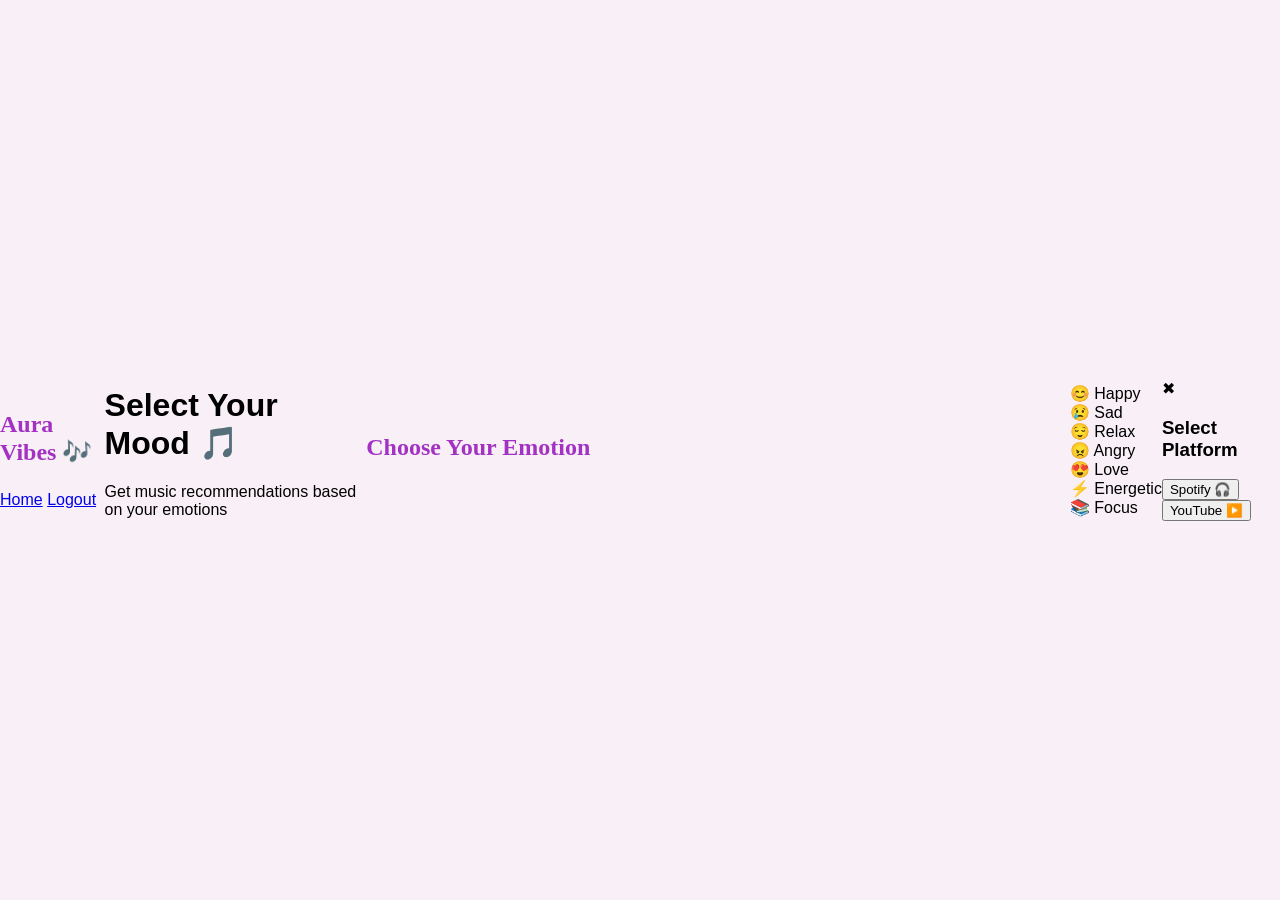
==== index.html @ e5c56ca1 "Rename index-home.html to index.html" ====
<!DOCTYPE html>
<html lang="en">
<head>
<meta charset="UTF-8">
<meta name="viewport" content="width=device-width, initial-scale=1.0">
<title>Aura Vibes</title>

<link rel="stylesheet" href="style.css">

</head>

<body>


<!-- NAVBAR -->

<div class="navbar">

<div class="nav-left"></div>

<h2 class="logo">Aura Vibes 🎶</h2>

<div class="nav-right">
<a href="home.html">Home</a>
<a href="login.html">Logout</a>
</div>

</div>



<!-- HERO SECTION -->

<div class="hero-layout">





<!-- CENTER CONTENT -->

<div class="hero-center">

<h1>Select Your Mood 🎵</h1>

<p class="subtitle">
Get music recommendations based on your emotions
</p>


<div class="equalizer">
<span></span>
<span></span>
<span></span>
<span></span>
<span></span>
</div>

</div>





</div>




<!-- EMOTION SECTION -->

<div class="container">

<h2>Choose Your Emotion</h2>


<div class="cards">
<div class="card happy" onclick="openPlayer('happy')">😊 Happy</div>

<div class="card sad" onclick="openPlayer('sad')">😢 Sad</div>

<div class="card relax" onclick="openPlayer('relax')">😌 Relax</div>

<div class="card angry" onclick="openPlayer('angry')">😠 Angry</div>

<div class="card love" onclick="openPlayer('love')">😍 Love</div>

<div class="card energetic" onclick="openPlayer('energetic')">⚡ Energetic</div>

<div class="card focus" onclick="openPlayer('focus')">📚 Focus</div>
</div>

</div>
<div id="musicModal" class="music-modal">

<div class="modal-box">

<span class="close-btn" onclick="closePlayer()">✖</span>

<h3>Select Platform</h3>

<button onclick="playSpotify()">Spotify 🎧</button>
<button onclick="playYouTube()">YouTube ▶️</button>

<div id="playerFrame"></div>

</div>

</div>


<script src="script.js"></script>

</body>
</html>
---- style.css ----
body {
    margin: 0;
    padding: 0;
    font-family: 'Segoe UI', Tahoma, Geneva, Verdana, sans-serif;
    background: #f8f0f6; /* Light background as per image */
    display: flex;
    justify-content: center;
    align-items: center;
    height: 100vh;
    overflow: hidden;
}

.container {
    display: flex;
    width: 90%;
    max-width: 1100px;
    align-items: center;
    justify-content: space-between;
}

.brand-section {
    flex: 1;
    display: flex;
    justify-content: center;
}

.main-logo {
    max-width: 400px;
}

.form-card {
    background: #e1ccf2; /* Light purple tint */
    padding: 40px;
    border-radius: 20px;
    box-shadow: 0 10px 30px rgba(0,0,0,0.1);
    width: 380px;
    text-align: center;
    position: relative;
}

h2 {
    color: #a332c3;
    font-family: serif;
    margin-bottom: 25px;
}

input {
    width: 100%;
    padding: 12px;
    margin: 10px 0;
    border: 1px solid #ccc;
    border-radius: 8px;
    background: rgba(255, 255, 255, 0.5);
    box-sizing: border-box;
}

.btn-gradient {
    background: linear-gradient(to right, #8e2de2, #f000ff);
    color: white;
    border: none;
    padding: 12px 30px;
    border-radius: 25px;
    cursor: pointer;
    font-size: 16px;
    margin-top: 15px;
}

.switch-text {
    font-size: 14px;
    margin: 20px 0;
}

.switch-text a {
    color: #4a00e0;
    text-decoration: none;
    font-weight: bold;
}

.social-btn {
    width: 100%;
    padding: 10px;
    margin: 8px 0;
    border-radius: 25px;
    border: 1px solid #ddd;
    display: flex;
    align-items: center;
    justify-content: center;
    cursor: pointer;
    font-weight: 500;
}

.google { background: white; color: #555; }
.google img { width: 18px; margin-right: 10px; }

.facebook { background: #1877f2; color: white; border: none; }
.facebook i { margin-right: 10px; }

.footer-logo {
    margin-top: 30px;
    font-size: 12px;
    opacity: 0.7;
    display: flex;
    align-items: center;
    justify-content: center;
}

.footer-logo img { width: 20px; margin-right: 5px; }

.theme-toggle {
    position: absolute;
    top: 15px;
    right: -50px; /* Adjust based on container */
}
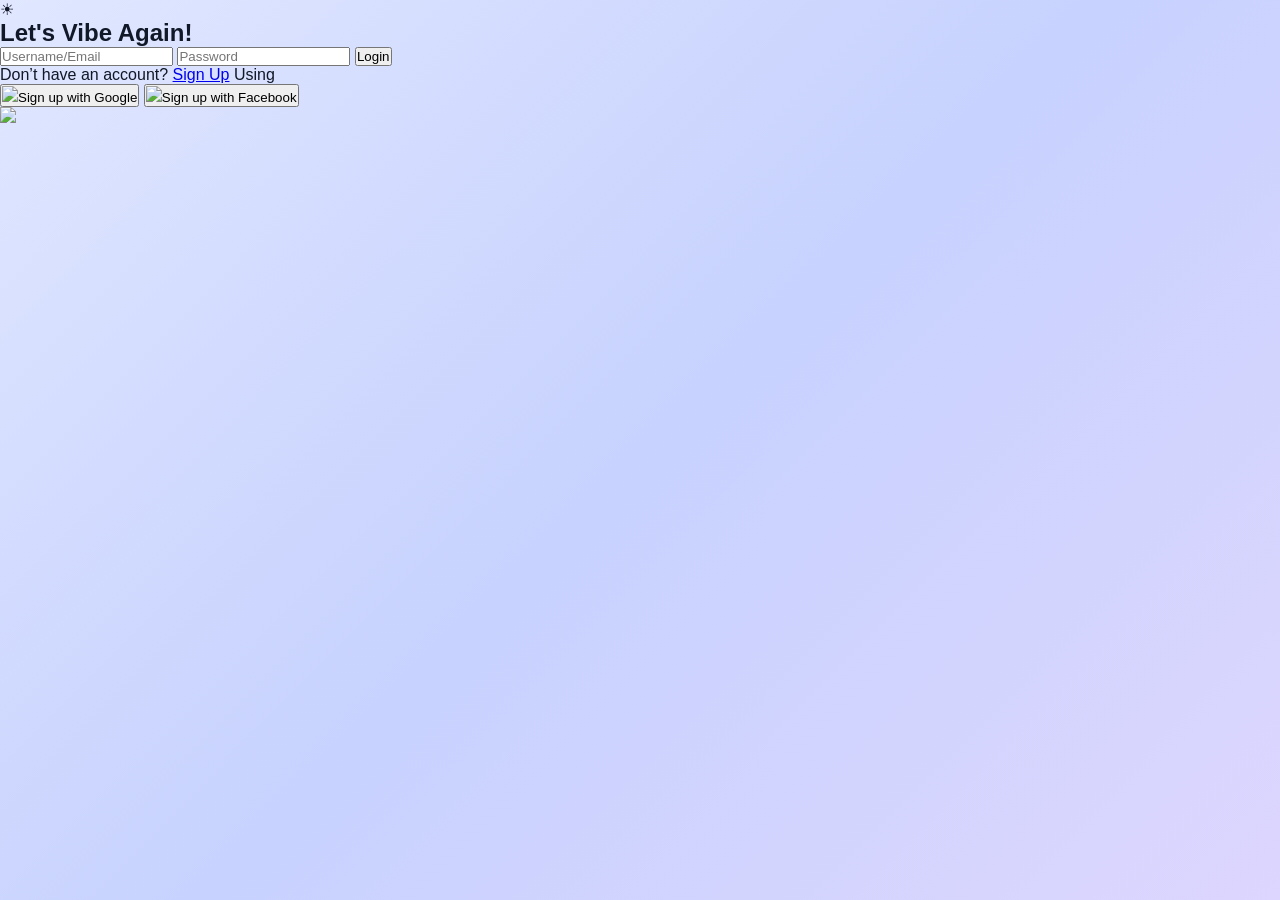
==== commit e2fd9629: "Add files via upload" ====
--- a/index.html
+++ b/index.html
@@ -1,115 +1,43 @@
-<!DOCTYPE html>
-<html lang="en">
-<head>
-<meta charset="UTF-8">
-<meta name="viewport" content="width=device-width, initial-scale=1.0">
-<title>Aura Vibes</title>
-
-<link rel="stylesheet" href="style.css">
-
-</head>
-
-<body>
-
-
-<!-- NAVBAR -->
-
-<div class="navbar">
-
-<div class="nav-left"></div>
-
-<h2 class="logo">Aura Vibes 🎶</h2>
-
-<div class="nav-right">
-<a href="home.html">Home</a>
-<a href="login.html">Logout</a>
-</div>
-
-</div>
-
-
-
-<!-- HERO SECTION -->
-
-<div class="hero-layout">
-
-
-
-
-
-<!-- CENTER CONTENT -->
-
-<div class="hero-center">
-
-<h1>Select Your Mood 🎵</h1>
-
-<p class="subtitle">
-Get music recommendations based on your emotions
-</p>
-
-
-<div class="equalizer">
-<span></span>
-<span></span>
-<span></span>
-<span></span>
-<span></span>
-</div>
-
-</div>
-
-
-
-
-
-</div>
-
-
-
-
-<!-- EMOTION SECTION -->
-
-<div class="container">
-
-<h2>Choose Your Emotion</h2>
-
-
-<div class="cards">
-<div class="card happy" onclick="openPlayer('happy')">😊 Happy</div>
-
-<div class="card sad" onclick="openPlayer('sad')">😢 Sad</div>
-
-<div class="card relax" onclick="openPlayer('relax')">😌 Relax</div>
-
-<div class="card angry" onclick="openPlayer('angry')">😠 Angry</div>
-
-<div class="card love" onclick="openPlayer('love')">😍 Love</div>
-
-<div class="card energetic" onclick="openPlayer('energetic')">⚡ Energetic</div>
-
-<div class="card focus" onclick="openPlayer('focus')">📚 Focus</div>
-</div>
-
-</div>
-<div id="musicModal" class="music-modal">
-
-<div class="modal-box">
-
-<span class="close-btn" onclick="closePlayer()">✖</span>
-
-<h3>Select Platform</h3>
-
-<button onclick="playSpotify()">Spotify 🎧</button>
-<button onclick="playYouTube()">YouTube ▶️</button>
-
-<div id="playerFrame"></div>
-
-</div>
-
-</div>
-
-
-<script src="script.js"></script>
-
-</body>
-</html>
+<!DOCTYPE html>
+<html lang="en">
+<head>
+    <meta charset="UTF-8">
+    <meta name="viewport" content="width=device-width, initial-scale=1.0">
+    <title>AuraVibe | Login</title>
+    <link rel="stylesheet" href="style.css">
+    <link rel="icon" href="Images/Logo.png">
+</head>
+
+<body>
+
+    <!-- Background container -->
+    <div class="background"></div>
+
+    <!--Mode Button-->
+   <div class="toggle" id="themeToggle">
+  <div class="circle">
+    <span id="toggleIcon"class="sun">☀</span>
+  </div>
+</div>
+<div class="login-card">
+  <h2 class="gradient-text">Let's Vibe Again!</h2>
+
+  <input type="text" placeholder="Username/Email">
+  <input type="password"  placeholder="Password">
+
+  <button class="login">Login</button>
+
+<p class="Signup">Don’t have an account? <a href="#">Sign Up</a> Using
+</p>
+<div class="social-login">
+  <button class="google-btn"><img src="Images/Google Icon.png" class="icon1">Sign up with Google</button>
+  <button class="facebook-btn"> <img src="Images/Facebook Logo.png" class="icon2">Sign up with Facebook</button>
+</div>
+<img src="Images/AV-removebg-preview.png" class="bottom-logo">
+</div>
+
+    
+
+<script src="login.js"></script>
+</body>
+</html>
--- a/style.css
+++ b/style.css
@@ -1,113 +1,366 @@
-body {
-    margin: 0;
-    padding: 0;
-    font-family: 'Segoe UI', Tahoma, Geneva, Verdana, sans-serif;
-    background: #f8f0f6; /* Light background as per image */
-    display: flex;
-    justify-content: center;
-    align-items: center;
-    height: 100vh;
-    overflow: hidden;
-}
-
-.container {
-    display: flex;
-    width: 90%;
-    max-width: 1100px;
-    align-items: center;
-    justify-content: space-between;
-}
-
-.brand-section {
-    flex: 1;
-    display: flex;
-    justify-content: center;
-}
-
-.main-logo {
-    max-width: 400px;
-}
-
-.form-card {
-    background: #e1ccf2; /* Light purple tint */
-    padding: 40px;
-    border-radius: 20px;
-    box-shadow: 0 10px 30px rgba(0,0,0,0.1);
-    width: 380px;
-    text-align: center;
-    position: relative;
-}
-
-h2 {
-    color: #a332c3;
-    font-family: serif;
-    margin-bottom: 25px;
-}
-
-input {
-    width: 100%;
-    padding: 12px;
-    margin: 10px 0;
-    border: 1px solid #ccc;
-    border-radius: 8px;
-    background: rgba(255, 255, 255, 0.5);
-    box-sizing: border-box;
-}
-
-.btn-gradient {
-    background: linear-gradient(to right, #8e2de2, #f000ff);
-    color: white;
-    border: none;
-    padding: 12px 30px;
-    border-radius: 25px;
-    cursor: pointer;
-    font-size: 16px;
-    margin-top: 15px;
-}
-
-.switch-text {
-    font-size: 14px;
-    margin: 20px 0;
-}
-
-.switch-text a {
-    color: #4a00e0;
-    text-decoration: none;
-    font-weight: bold;
-}
-
-.social-btn {
-    width: 100%;
-    padding: 10px;
-    margin: 8px 0;
-    border-radius: 25px;
-    border: 1px solid #ddd;
-    display: flex;
-    align-items: center;
-    justify-content: center;
-    cursor: pointer;
-    font-weight: 500;
-}
-
-.google { background: white; color: #555; }
-.google img { width: 18px; margin-right: 10px; }
-
-.facebook { background: #1877f2; color: white; border: none; }
-.facebook i { margin-right: 10px; }
-
-.footer-logo {
-    margin-top: 30px;
-    font-size: 12px;
-    opacity: 0.7;
-    display: flex;
-    align-items: center;
-    justify-content: center;
-}
-
-.footer-logo img { width: 20px; margin-right: 5px; }
-
-.theme-toggle {
-    position: absolute;
-    top: 15px;
-    right: -50px; /* Adjust based on container */
+/* RESET */
+
+*{
+margin:0;
+padding:0;
+box-sizing:border-box;
+font-family:Arial, sans-serif;
+}
+
+
+/* NAVBAR */
+
+.navbar{
+background:#111827;
+padding:40px 50px;
+display:flex;
+align-items:center;
+justify-content:space-between;
+position:relative;
+}
+
+/* CENTER LOGO */
+
+.logo{
+position:absolute;
+left:50%;
+transform:translateX(-50%);
+color:white;
+font-size:50px;
+font-weight:bold;
+
+text-shadow:
+0 0 8px #a78bfa,
+0 0 20px #6dd5ed;
+}
+
+
+
+/* NAV BUTTONS (OUTLINE STYLE) */
+
+.navbar a{
+color:white;
+text-decoration:none;
+margin-left:15px;
+font-size:16px;
+padding:8px 18px;
+border:2px solid #a78bfa;
+border-radius:25px;
+transition:0.3s ease;
+}
+
+.navbar a:hover{
+background:#a78bfa;
+color:white;
+box-shadow:0 0 10px #a78bfa, 0 0 25px #a78bfa;
+}
+
+
+/* HERO SECTION (AURA GRADIENT) */
+.hero{
+height:45vh;
+display:flex;
+justify-content:center;
+align-items:center;
+text-align:center;
+flex-direction:column;
+
+background:linear-gradient(120deg,#5f72bd,#9b23ea,#00c6ff);
+background-size:300% 300%;
+animation:auraMove 10s ease infinite;
+
+color:white;
+position:relative;
+overflow:hidden;
+}
+.hero h1{
+font-size:48px;
+font-weight:bold;
+letter-spacing:1px;
+
+text-shadow:
+0 0 8px #ffffff,
+0 0 18px #c084fc,
+0 0 35px #60a5fa;
+
+animation:floatText 3s ease-in-out infinite;
+}
+
+@keyframes floatText{
+0%{transform:translateY(0);}
+50%{transform:translateY(-6px);}
+100%{transform:translateY(0);}
+}
+
+/* moving gradient animation */
+
+@keyframes auraMove{
+0%{background-position:0% 50%;}
+50%{background-position:100% 50%;}
+100%{background-position:0% 50%;}
+}
+/* MAIN SECTION */
+
+.container{
+padding:40px;
+text-align:center;
+}
+
+
+/* EMOTION CARDS GRID */
+
+.cards{
+display:flex;
+flex-wrap:wrap;
+justify-content:center;
+gap:20px;
+margin-top:30px;
+}
+.card:hover{
+transform:scale(1.12);
+background:linear-gradient(135deg,#a5b4fc,#c4b5fd);
+
+box-shadow:
+0 8px 25px rgba(99,102,241,0.35);
+}
+
+
+/* CARD STYLE */
+
+.card{
+width:180px;
+padding:25px;
+border-radius:18px;
+
+background:linear-gradient(135deg,#334155,#6366f1);
+color:white;
+
+font-size:20px;
+font-weight:bold;
+
+cursor:pointer;
+transition:0.3s;
+
+box-shadow:0 6px 20px rgba(0,0,0,0.4);
+}
+
+.card:hover{
+transform:scale(1.12);
+
+background:linear-gradient(135deg,#6366f1,#a78bfa);
+
+box-shadow:
+0 0 15px #6366f1,
+0 0 35px #a78bfa;
+}
+
+/* DIFFERENT COLORS FOR EACH EMOTION */
+.happy {background:linear-gradient(135deg,#6366f1,#8b5cf6);}
+.sad {background:linear-gradient(135deg,#475569,#64748b);}
+.relax {background:linear-gradient(135deg,#0ea5e9,#38bdf8);}
+.angry {background:linear-gradient(135deg,#7c3aed,#a78bfa);}
+.love {background:linear-gradient(135deg,#db2777,#f472b6);}
+.energetic {background:linear-gradient(135deg,#2563eb,#60a5fa);}
+.focus {background:linear-gradient(135deg,#4c1d95,#7c3aed);}
+body{
+background:linear-gradient(135deg,#eef2ff,#e0e7ff,#f5f3ff);
+min-height:100vh;
+}
+.hero p{
+margin-top:10px;
+font-size:20px;
+opacity:0.95;
+
+background:rgba(255,255,255,0.15);
+padding:8px 18px;
+border-radius:20px;
+backdrop-filter:blur(6px);
+
+animation:fadeGlow 2.5s ease-in-out infinite alternate;
+}
+
+@keyframes fadeGlow{
+from{opacity:0.7;}
+to{opacity:1;}
+}
+.hero::after{
+content:"✨";
+position:absolute;
+font-size:120px;
+opacity:0.08;
+animation:pulseSpark 4s infinite ease-in-out;
+}
+
+@keyframes pulseSpark{
+0%{transform:scale(1);}
+50%{transform:scale(1.4);}
+100%{transform:scale(1);}
+}
+.container h2{
+font-size:32px;
+color:white;
+
+text-shadow:
+0 0 8px #a78bfa,
+0 0 18px #60a5fa;
+}
+body{
+background:linear-gradient(135deg,#e0e7ff,#c7d2fe,#ddd6fe);
+color:#111827;
+}
+.container{
+background:transparent;
+}
+.equalizer span{
+display:inline-block;
+width:6px;
+height:20px;
+margin:3px;
+background:#1e40af;
+border-radius:3px;
+animation:beat 1s infinite ease-in-out;
+}
+
+.equalizer span:nth-child(2){animation-delay:0.2s;}
+.equalizer span:nth-child(3){animation-delay:0.4s;}
+.equalizer span:nth-child(4){animation-delay:0.6s;}
+.equalizer span:nth-child(5){animation-delay:0.8s;}
+
+@keyframes beat{
+0%,100%{height:20px;}
+50%{height:45px;}
+}
+
+
+
+/* FLOATING EFFECT */
+
+@keyframes floatPanel{
+0%{transform:translateY(0);}
+50%{transform:translateY(-8px);}
+100%{transform:translateY(0);}
+}
+.hero-layout{
+display:flex;
+flex-direction:column;
+align-items:center;
+justify-content:center;
+text-align:center;
+
+padding:60px 20px;
+width:100%;
+}
+.hero-center h1{
+font-size:48px;
+font-weight:bold;
+color:#1e3a8a;
+text-align:center;
+width:100%;
+
+text-shadow:
+0 0 6px #93c5fd,
+0 0 12px #60a5fa,
+0 0 22px #2563eb;
+
+animation:titleGlow 2.5s ease-in-out infinite alternate;
+}
+
+@keyframes titleGlow{
+from{
+text-shadow:
+0 0 6px #93c5fd,
+0 0 12px #60a5fa;
+}
+to{
+text-shadow:
+0 0 12px #2563eb,
+0 0 24px #1d4ed8;
+}
+}
+.subtitle{
+margin-top:10px;
+font-size:18px;
+color:#1e40af;
+
+text-shadow:
+0 0 4px #93c5fd,
+0 0 10px #60a5fa;
+}
+.equalizer{
+display:flex;
+justify-content:center;
+align-items:flex-end;
+gap:6px;
+margin-top:15px;
+}
+.music-modal{
+display:none;
+position:fixed;
+top:0;
+left:0;
+width:100%;
+height:100%;
+
+background:rgba(0,0,0,0.45);
+backdrop-filter:blur(6px);
+
+justify-content:center;
+align-items:center;
+
+z-index:9999;
+}
+.container{
+position:relative;
+z-index:2;
+}
+.modal-box{
+background:white;
+padding:25px;
+border-radius:18px;
+text-align:center;
+width:420px;
+
+box-shadow:0 10px 40px rgba(0,0,0,0.3);
+}
+
+.modal-box button{
+margin:10px;
+padding:10px 22px;
+border:none;
+border-radius:10px;
+background:#4f46e5;
+color:white;
+cursor:pointer;
+}
+
+.close-btn{
+position:absolute;
+top:12px;
+right:18px;
+
+font-size:20px;
+font-weight:bold;
+cursor:pointer;
+color:#1e3a8a;
+
+transition:0.2s;
+}
+
+.close-btn:hover{
+color:#2563eb;
+transform:scale(1.2);
+}
+.cards{
+position:relative;
+z-index:10;
+}
+
+.card{
+position:relative;
+z-index:11;
+cursor:pointer;
+}
+.hero-layout{
+position:relative;
+z-index:1;
 }
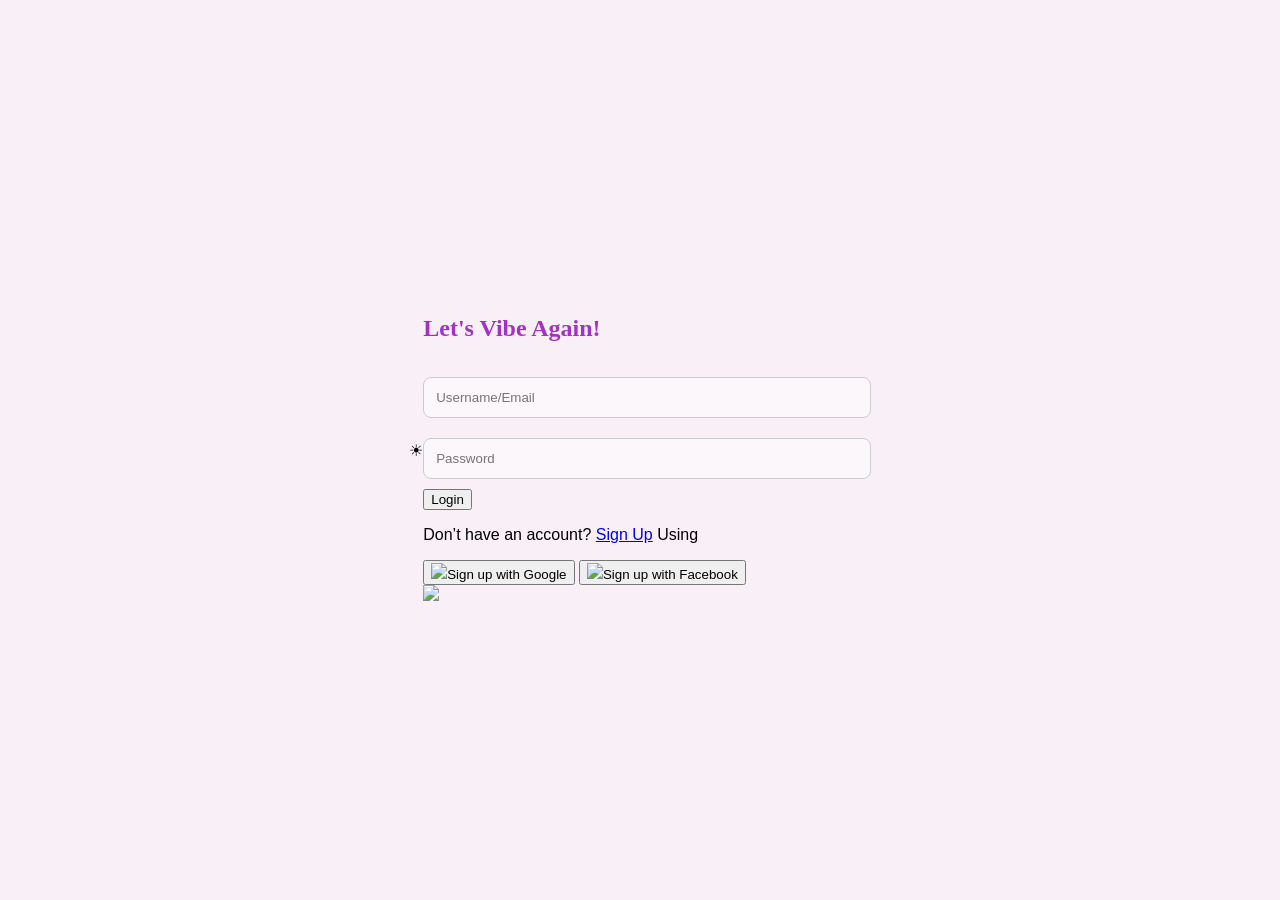
==== commit 3ffecbc7: "Change stylesheet link from style.css to login.css" ====
--- a/index.html
+++ b/index.html
@@ -4,7 +4,7 @@
     <meta charset="UTF-8">
     <meta name="viewport" content="width=device-width, initial-scale=1.0">
     <title>AuraVibe | Login</title>
-    <link rel="stylesheet" href="style.css">
+    <link rel="stylesheet" href="login.css">
     <link rel="icon" href="Images/Logo.png">
 </head>
 
--- a/login.css
+++ b/login.css
@@ -0,0 +1,113 @@
+body {
+    margin: 0;
+    padding: 0;
+    font-family: 'Segoe UI', Tahoma, Geneva, Verdana, sans-serif;
+    background: #f8f0f6; /* Light background as per image */
+    display: flex;
+    justify-content: center;
+    align-items: center;
+    height: 100vh;
+    overflow: hidden;
+}
+
+.container {
+    display: flex;
+    width: 90%;
+    max-width: 1100px;
+    align-items: center;
+    justify-content: space-between;
+}
+
+.brand-section {
+    flex: 1;
+    display: flex;
+    justify-content: center;
+}
+
+.main-logo {
+    max-width: 400px;
+}
+
+.form-card {
+    background: #e1ccf2; /* Light purple tint */
+    padding: 40px;
+    border-radius: 20px;
+    box-shadow: 0 10px 30px rgba(0,0,0,0.1);
+    width: 380px;
+    text-align: center;
+    position: relative;
+}
+
+h2 {
+    color: #a332c3;
+    font-family: serif;
+    margin-bottom: 25px;
+}
+
+input {
+    width: 100%;
+    padding: 12px;
+    margin: 10px 0;
+    border: 1px solid #ccc;
+    border-radius: 8px;
+    background: rgba(255, 255, 255, 0.5);
+    box-sizing: border-box;
+}
+
+.btn-gradient {
+    background: linear-gradient(to right, #8e2de2, #f000ff);
+    color: white;
+    border: none;
+    padding: 12px 30px;
+    border-radius: 25px;
+    cursor: pointer;
+    font-size: 16px;
+    margin-top: 15px;
+}
+
+.switch-text {
+    font-size: 14px;
+    margin: 20px 0;
+}
+
+.switch-text a {
+    color: #4a00e0;
+    text-decoration: none;
+    font-weight: bold;
+}
+
+.social-btn {
+    width: 100%;
+    padding: 10px;
+    margin: 8px 0;
+    border-radius: 25px;
+    border: 1px solid #ddd;
+    display: flex;
+    align-items: center;
+    justify-content: center;
+    cursor: pointer;
+    font-weight: 500;
+}
+
+.google { background: white; color: #555; }
+.google img { width: 18px; margin-right: 10px; }
+
+.facebook { background: #1877f2; color: white; border: none; }
+.facebook i { margin-right: 10px; }
+
+.footer-logo {
+    margin-top: 30px;
+    font-size: 12px;
+    opacity: 0.7;
+    display: flex;
+    align-items: center;
+    justify-content: center;
+}
+
+.footer-logo img { width: 20px; margin-right: 5px; }
+
+.theme-toggle {
+    position: absolute;
+    top: 15px;
+    right: -50px; /* Adjust based on container */
+}
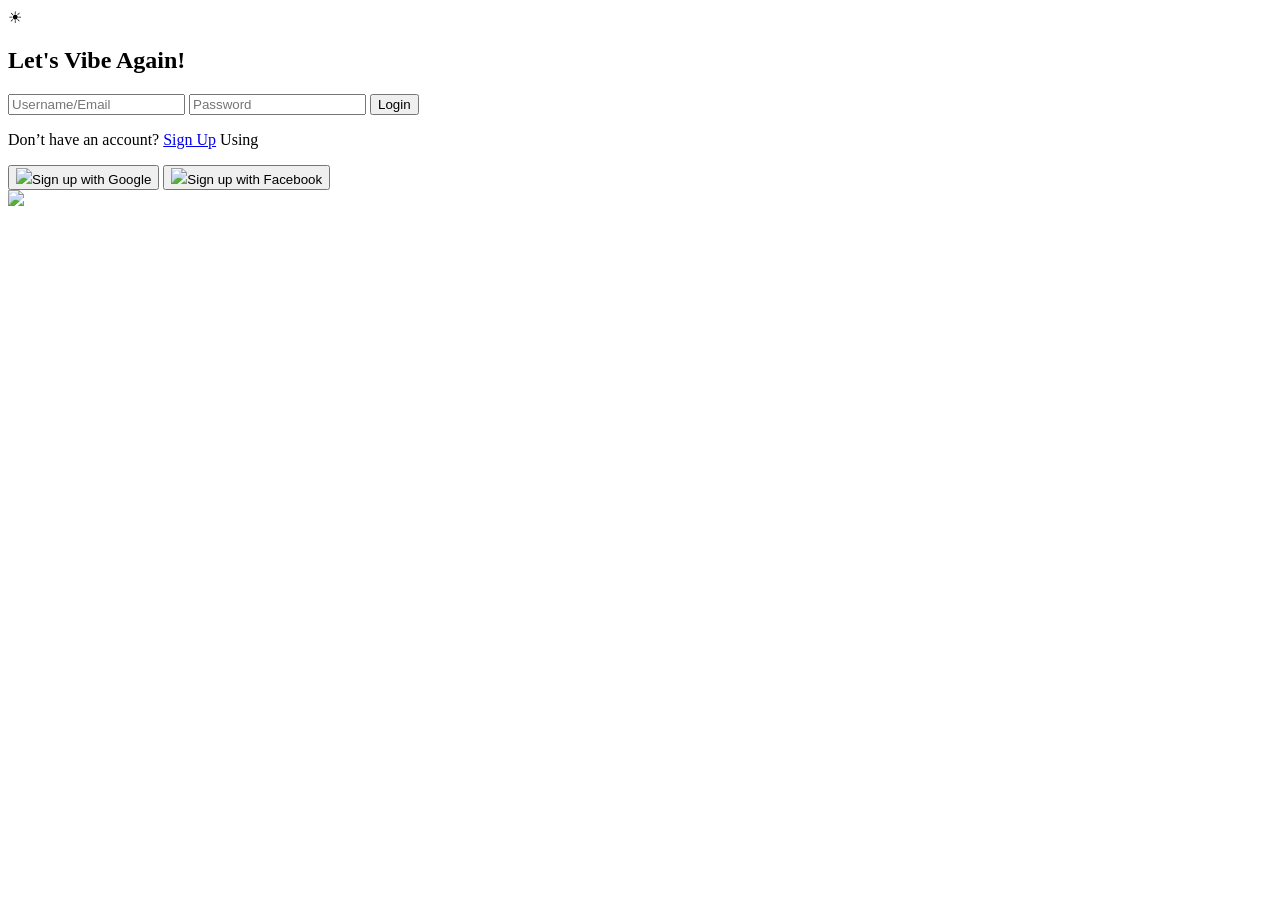
==== commit 3a69cb08: "Update stylesheet link path in index.html" ====
--- a/index.html
+++ b/index.html
@@ -4,7 +4,7 @@
     <meta charset="UTF-8">
     <meta name="viewport" content="width=device-width, initial-scale=1.0">
     <title>AuraVibe | Login</title>
-    <link rel="stylesheet" href="login.css">
+    <link rel="stylesheet" href="/tawfiq24-git/login.css">
     <link rel="icon" href="Images/Logo.png">
 </head>
 
@@ -25,7 +25,7 @@
   <input type="text" placeholder="Username/Email">
   <input type="password"  placeholder="Password">
 
-  <button class="login">Login</button>
+  <a href="home.html"><button class="login">Login</button></a>
 
 <p class="Signup">Don’t have an account? <a href="#">Sign Up</a> Using
 </p>
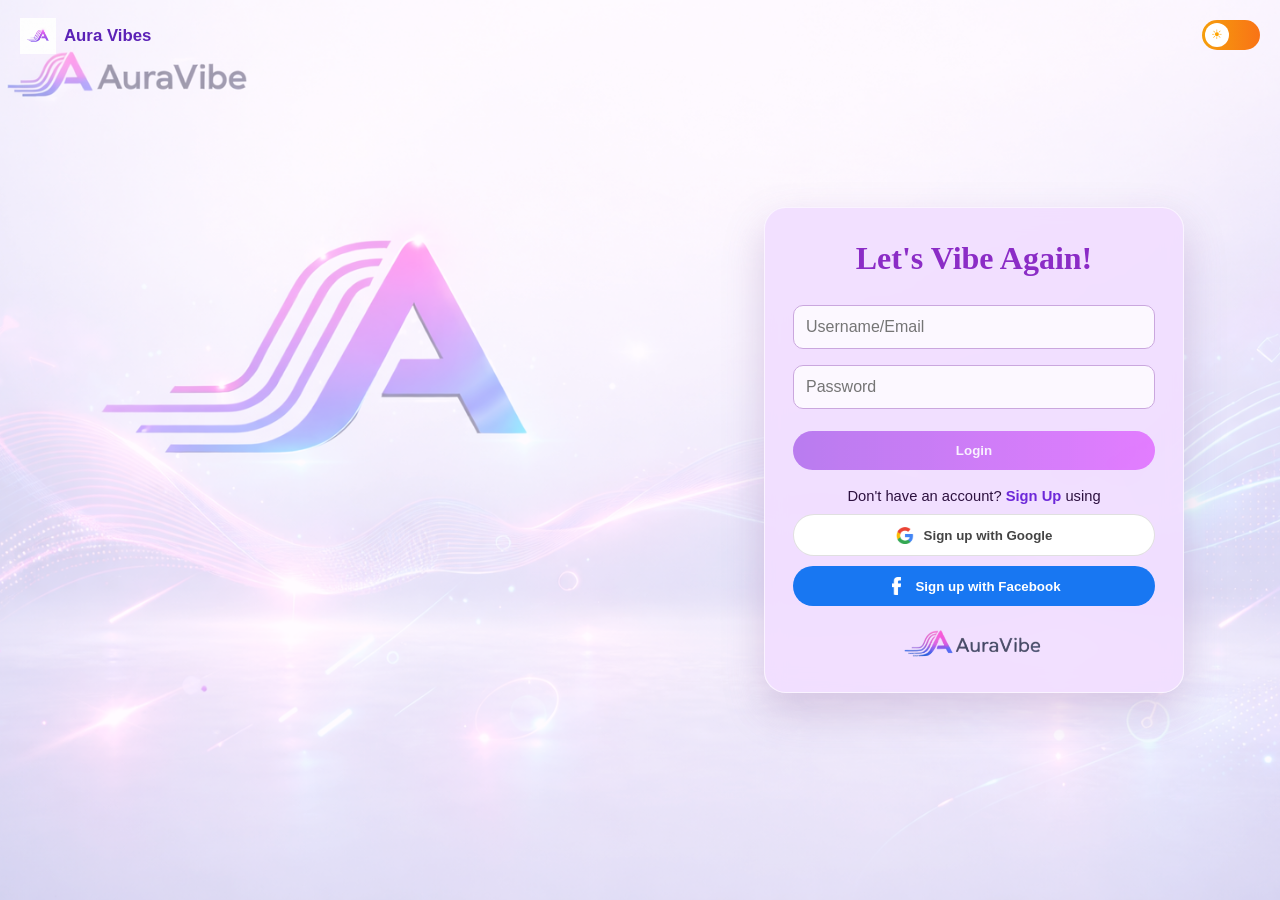
==== commit 5735d8d8: "Add files via upload" ====
--- a/index.html
+++ b/index.html
@@ -1,43 +1,55 @@
-<!DOCTYPE html>
-<html lang="en">
-<head>
-    <meta charset="UTF-8">
-    <meta name="viewport" content="width=device-width, initial-scale=1.0">
-    <title>AuraVibe | Login</title>
-    <link rel="stylesheet" href="/tawfiq24-git/login.css">
-    <link rel="icon" href="Images/Logo.png">
-</head>
-
-<body>
-
-    <!-- Background container -->
-    <div class="background"></div>
-
-    <!--Mode Button-->
-   <div class="toggle" id="themeToggle">
-  <div class="circle">
-    <span id="toggleIcon"class="sun">☀</span>
-  </div>
-</div>
-<div class="login-card">
-  <h2 class="gradient-text">Let's Vibe Again!</h2>
-
-  <input type="text" placeholder="Username/Email">
-  <input type="password"  placeholder="Password">
-
-  <a href="home.html"><button class="login">Login</button></a>
-
-<p class="Signup">Don’t have an account? <a href="#">Sign Up</a> Using
-</p>
-<div class="social-login">
-  <button class="google-btn"><img src="Images/Google Icon.png" class="icon1">Sign up with Google</button>
-  <button class="facebook-btn"> <img src="Images/Facebook Logo.png" class="icon2">Sign up with Facebook</button>
-</div>
-<img src="Images/AV-removebg-preview.png" class="bottom-logo">
-</div>
-
-    
-
-<script src="login.js"></script>
-</body>
-</html>
+<!DOCTYPE html>
+<html lang="en">
+<head>
+    <meta charset="UTF-8">
+    <meta name="viewport" content="width=device-width, initial-scale=1.0">
+    <title>AuraVibe | Login</title>
+    <link rel="stylesheet" href="login.css">
+    <link rel="icon" href="Images/Logo.png">
+</head>
+
+<body>
+    <div class="background" aria-hidden="true"></div>
+
+    <a class="brand-mark" href="index.html" aria-label="Aura Vibes home">
+        <img src="Images/Logo.png" alt="">
+        <span>Aura Vibes</span>
+    </a>
+
+    <button class="toggle" id="themeToggle" type="button" aria-label="Toggle theme">
+        <span class="circle">
+            <span id="toggleIcon" class="sun">☀</span>
+        </span>
+    </button>
+
+    <main class="login-card">
+        <h1 class="gradient-text">Let&apos;s Vibe Again!</h1>
+        <form id="loginForm" action="home.html" method="get">
+            <label class="sr-only" for="username">Username or Email</label>
+            <input id="username" type="text" placeholder="Username/Email" autocomplete="username" required>
+
+            <label class="sr-only" for="password">Password</label>
+            <input id="password" type="password" placeholder="Password" autocomplete="current-password" required>
+
+            <button id="loginButton" class="login" type="submit" disabled>Login</button>
+        </form>
+
+        <p class="signup">Don&apos;t have an account? <a href="#">Sign Up</a> using</p>
+
+        <div class="social-login">
+            <button class="google-btn" type="button">
+                <img src="Images/Google Icon.png" class="icon1" alt="">
+                Sign up with Google
+            </button>
+            <button class="facebook-btn" type="button">
+                <img src="Images/Facebook Logo.png" class="icon2" alt="">
+                Sign up with Facebook
+            </button>
+        </div>
+
+        <img src="Images/AV-removebg-preview.png" class="bottom-logo" alt="AuraVibe logo">
+    </main>
+
+    <script src="login.js"></script>
+</body>
+</html>
--- a/login.css
+++ b/login.css
@@ -0,0 +1,278 @@
+* {
+  box-sizing: border-box;
+  margin: 0;
+  padding: 0;
+}
+
+body {
+  min-height: 100vh;
+  font-family: "Segoe UI", Tahoma, Geneva, Verdana, sans-serif;
+  display: flex;
+  justify-content: flex-end;
+  align-items: center;
+  padding: 24px clamp(24px, 8vw, 96px);
+  color: #2d1140;
+  position: relative;
+  overflow: hidden;
+}
+
+.background {
+  position: fixed;
+  inset: 0;
+  background: radial-gradient(circle at 10% 10%, #f8edff 0%, #ecd5ff 45%, #e4c4ff 100%);
+  background-image: url("Images/BG Light.png");
+  background-size: cover;
+  background-position: center 56%;
+  z-index: -2;
+}
+
+.background::after {
+  content: "";
+  position: absolute;
+  inset: 0;
+  background: rgba(255, 246, 255, 0.45);
+}
+
+.toggle {
+  position: fixed;
+  top: 20px;
+  right: 20px;
+  width: 58px;
+  height: 30px;
+  border: none;
+  border-radius: 999px;
+  background: linear-gradient(90deg, #f59e0b, #f97316);
+  cursor: pointer;
+  display: flex;
+  align-items: center;
+  padding: 3px;
+  transition: background 0.2s ease;
+  z-index: 10;
+}
+
+.toggle .circle {
+  width: 24px;
+  height: 24px;
+  border-radius: 50%;
+  background: #ffffff;
+  display: grid;
+  place-items: center;
+  transition: transform 0.2s ease;
+}
+
+#toggleIcon {
+  line-height: 1;
+  color: orange;
+}
+
+.brand-mark {
+  position: fixed;
+  top: 18px;
+  left: 20px;
+  display: inline-flex;
+  align-items: center;
+  gap: 8px;
+  text-decoration: none;
+  color: #5b21b6;
+  font-weight: 800;
+  font-size: 1.05rem;
+  z-index: 10;
+}
+
+.brand-mark img {
+  width: 36px;
+  height: 36px;
+  object-fit: contain;
+}
+
+.login-card {
+  width: min(420px, 100%);
+  background: rgba(241, 222, 255, 0.93);
+  border: 1px solid rgba(255, 255, 255, 0.6);
+  backdrop-filter: blur(10px);
+  border-radius: 22px;
+  box-shadow: 0 18px 40px rgba(125, 81, 153, 0.25);
+  padding: 32px 28px;
+}
+
+.gradient-text {
+  text-align: center;
+  font-size: 2rem;
+  margin-bottom: 20px;
+  color: #8b2cc6;
+  font-family: Georgia, "Times New Roman", serif;
+}
+
+input {
+  width: 100%;
+  border: 1px solid #caa7de;
+  border-radius: 10px;
+  padding: 12px;
+  margin: 8px 0;
+  font-size: 1rem;
+  background: rgba(255, 255, 255, 0.75);
+}
+
+input:focus {
+  outline: 2px solid #a855f7;
+  outline-offset: 1px;
+}
+
+#loginForm {
+  display: grid;
+}
+
+.login {
+  width: 100%;
+  margin-top: 14px;
+  display: inline-block;
+  text-align: center;
+  padding: 12px 16px;
+  border-radius: 999px;
+  background: linear-gradient(90deg, #8b2be2, #d62cff);
+  color: #ffffff;
+  font-weight: 700;
+  border: none;
+  cursor: pointer;
+  transition: transform 0.2s ease, opacity 0.2s ease;
+}
+
+.login:disabled {
+  opacity: 0.55;
+  cursor: not-allowed;
+}
+
+.login:not(:disabled):hover {
+  transform: translateY(-1px);
+}
+
+.signup {
+  font-size: 0.92rem;
+  text-align: center;
+  margin: 18px 0 10px;
+}
+
+.signup a {
+  color: #6d28d9;
+  text-decoration: none;
+  font-weight: 700;
+}
+
+.social-login {
+  display: grid;
+  gap: 10px;
+}
+
+.google-btn,
+.facebook-btn {
+  width: 100%;
+  padding: 11px 14px;
+  border-radius: 999px;
+  border: 1px solid rgba(0, 0, 0, 0.12);
+  display: flex;
+  align-items: center;
+  justify-content: center;
+  gap: 10px;
+  font-weight: 600;
+  cursor: pointer;
+}
+
+.google-btn {
+  background: #ffffff;
+  color: #444444;
+}
+
+.facebook-btn {
+  background: #1877f2;
+  border: none;
+  color: #ffffff;
+}
+
+.icon1,
+.icon2 {
+  width: 18px;
+  height: 18px;
+  object-fit: contain;
+}
+
+.bottom-logo {
+  display: block;
+  width: 140px;
+  margin: 20px auto 0;
+}
+
+.sr-only {
+  position: absolute;
+  width: 1px;
+  height: 1px;
+  padding: 0;
+  margin: -1px;
+  overflow: hidden;
+  clip: rect(0, 0, 0, 0);
+  white-space: nowrap;
+  border: 0;
+}
+
+body.dark {
+  color: #eef2ff;
+}
+
+body.dark .background {
+  background-image: url("Images/BG Dark.png");
+  background-position: center 56%;
+}
+
+body.dark .background::after {
+  background: rgba(20, 13, 34, 0.55);
+}
+
+body.dark .toggle {
+  background: linear-gradient(90deg, #2563eb, #4f46e5);
+}
+
+body.dark .toggle .circle {
+  transform: translateX(28px);
+}
+
+body.dark .login-card {
+  background: rgba(45, 33, 66, 0.9);
+  border-color: rgba(137, 113, 171, 0.5);
+  box-shadow: 0 18px 40px rgba(0, 0, 0, 0.35);
+}
+
+body.dark .gradient-text {
+  color: #e9d5ff;
+}
+
+body.dark input {
+  background: rgba(255, 255, 255, 0.1);
+  border-color: rgba(255, 255, 255, 0.25);
+  color: #ffffff;
+}
+
+body.dark .signup a {
+  color: #c4b5fd;
+}
+
+body.dark .brand-mark {
+  color: #ddd6fe;
+}
+
+@media (max-width: 480px) {
+  body {
+    justify-content: center;
+    padding: 16px;
+  }
+
+  .login-card {
+    padding: 24px 18px;
+  }
+
+  .gradient-text {
+    font-size: 1.7rem;
+  }
+
+  .brand-mark span {
+    display: none;
+  }
+}
